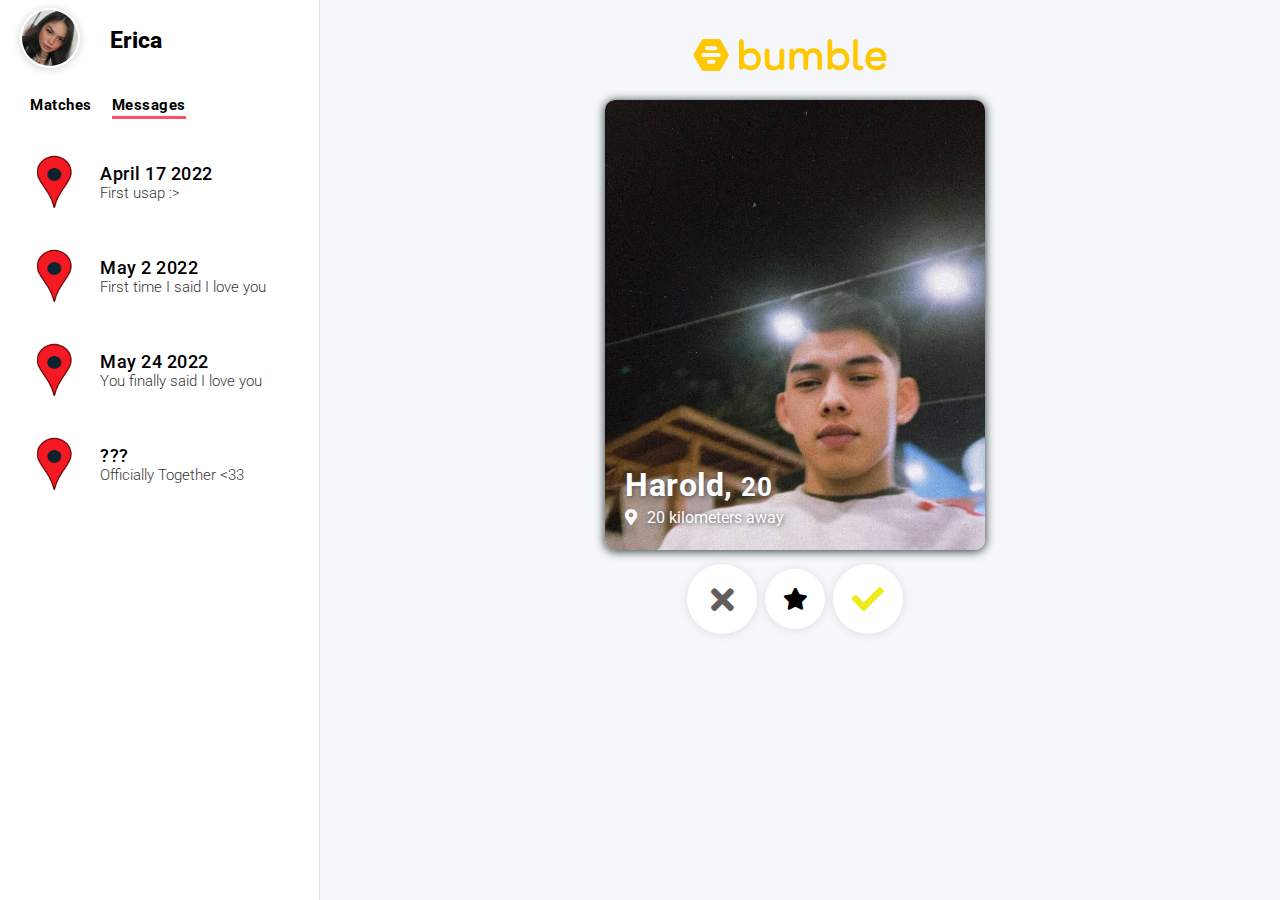
==== index.html @ 89b49d51 "haroldfierre" ====
<!DOCTYPE html>
<html lang="en">
	<head>
		<meta charset="UTF-8" />
		<meta name="viewport" content="width=device-width, initial-scale=1.0" />
		<link rel="stylesheet" href="css/style.css" />
		<link
			href="https://fonts.googleapis.com/css2?family=Roboto:ital,wght@0,300;0,400;1,500&display=swap"
			rel="stylesheet"
		/>
		<link
			rel="stylesheet"
			href="https://cdnjs.cloudflare.com/ajax/libs/font-awesome/5.13.0/css/all.min.css"
		/>
		<title>Start</title>
	</head>
	<body>
		
		<div class="container">
			<div class="side">
				<div class="header">
					<div class="avatar">
						<img src="images/avatar.jpg" alt="" />
					</div>
					<div class="name">
						Erica
					</div>
				</div>
				<div class="menu">
					<ul>
						<li>Matches</li>
						<li class="active">Messages</li>
					</ul>
				</div>
				<div class="messages">
					<div class="avatar">
						<img src="images/map.png" alt="" />
					</div>
					<div class="message">
						<div class="user">April 17 2022</div>
						<div class="text">First usap :></div>
					</div>
				</div>
				<div class="messages">
					<div class="avatar">
						<img src="images/map.png" alt="" />
					</div>
					<div class="message">
						<div class="user">May 2 2022</div>
						<div class="text">First time I said I love you</div>
					</div>
				</div>
				<div class="messages">
					<div class="avatar">
						<img src="images/map.png" alt="" />
					</div>
					<div class="message">
						<div class="user">May 24 2022 </div>
						<div class="text">You finally said I love you</div>
					</div>
				</div>
				<div class="messages">
					<div class="avatar">
						<img src="images/map.png" alt="" />
					</div>
					<div class="message">
						<div class="user">???</div>
						<div class="text">Officially Together <33</div>
					</div>
				</div>
				
			</div>
			<div class="container">
				<div class="top">
					<div id="center">
						<img src="images/bumble.png" width="200px" height="110px"  alt="" />
					</div>
				</div>
			</div>
			<div class="content">
				<div class="card">
					<div class="user">
						<img
							class="user"
							src="images/me.jpg"
							alt=""
						/>
						<div class="profile">
							<div class="name">Harold, <span>20</span></div>
							<div class="local">
								<i class="fas fa-map-marker-alt"></i>
								<span>20 kilometers away</span>
							</div>
						</div>
					</div>
				</div>
				<div class="buttons">
					<div class="no">
						<i class="fas fa-times"></i>
					</div>
					<div class="star">
						<i class="fas fa-star fa"></i>
					</div>
					<div class="heart">
						<a href="check.html"><i class="fas fa-check"></i></a>
					</div>
				</div>
			</div>
		</div>
	</body>
</html>
---- css/style.css ----
* {
	box-sizing: border-box;
}
body {
	background-color: #f5f7fa;
	font-family: 'Roboto', sans-serif;
	margin: 0;
	max-height:100%;
}
.container {
	display: flex;
}
#center {
	display: flex;
	margin-left: 235%;
	justify-content: center;
}
.side {
	min-width: 320px;
	height: 200px;
	background-color: #fff;
	height: 100%;
	min-height: 100vh;
	border-right: 1px solid #e1e1e1;
}
.content {
	width: 100%;
	display: flex;
	flex-direction: column;
	margin-top: 100px;
	margin-left: 85px;
	

}
.side .header {
	width: 100%;
	height: 80px;
	display: flex;
	align-items: center;
	padding: 0 20px;
}

.side .header .avatar img {
	width: 60px;
	height: 60px;
	border-radius: 40px;
	border: 2px solid #fff;
	box-shadow: 0 1px 8px 0 rgba(0, 20, 20, 0.2);
}

.side .header .name{
	font-size: 23px;
	text-indent: 30px;
	font-weight: 800;

}
.side .header .title {
	padding: 0 10px;
	color: #fff;
	font-size: 23px;
}

.side .menu ul {
	display: flex;
	padding: 0 20px;
}

.side .menu ul li {
	list-style: none;
	margin: 0 10px;
	font-weight: 700;
	font-size: 15px;
	letter-spacing: 0.5px;
}

.side .menu .active {
	border-bottom: 3px solid #fd5068;
	padding-bottom: 2px;
}

.side .messages {
	padding: 10px 20px;
	display: flex;
	align-items: center;
	transition: 0.2s box-shadow;
}

.side .messages .avatar img {
	width: 70px;
	height: 70px;
	border-radius: 70px;
}

.side .messages .user {
	padding: 0 10px;
	font-weight: 500;
	letter-spacing: 0.5px;
	font-size: 18px;
}

.side .messages .text {
	width: 200px;
	white-space: nowrap;
	overflow: hidden;
	text-overflow: ellipsis;
	padding: 0 10px;
	font-weight: 300;
	font-size: 15px;
	opacity: 0.8;
}

.side .messages:hover {
	box-shadow: 0 0 15px 0 rgba(43, 78, 78, 0.1);
	border-right: 5px solid #fd5068;
}

.container .card {
	position: relative;
	height: 450px;
}

.content .card .user {
	width: 380px;
	height: 450px;
	object-fit: cover;
	border-radius: 10px;
	box-shadow: 0 1px 10px 0 rgba(0, 20, 20, 0.5);
}

.content .card .user .profile {
	position: absolute;
	bottom: 0px;
	left: 20px;
}

.content .card .user .name {
	color: #fff;
	font-size: 32px;
	font-weight: 700;
	letter-spacing: 0.5px;
	text-shadow: 1px 1px 5px #444;
}

.content .card .user .name span {
	font-size: 26px;
}

.content .card .local {
	display: flex;
	align-items: center;
	padding: 0 0 20px 0;
}

.content .card .local i {
	margin: 5px 0;
	color: #fff;
}

.content .card .local span {
	color: #fff;
	padding: 0 10px;
	text-shadow: 1px 1px 5px #444;
}

.content .buttons {
	margin-top: 10px;
	margin-left: 78px;
	display: flex;
	align-items: center;
}

.content .buttons .no i {
	color: #615d5d;
	font-size: 33px;
}

.content .buttons .star i {
	color: #000000;
	font-size: 22px;
}

.content .buttons .heart i {
	color: #ecec18;
	font-size: 32px;
}

.content .buttons .no,
.content .buttons .star,
.content .buttons .heart {
	background-color: #fff;
	width: 70px;
	height: 70px;
	box-shadow: 0 1px 10px 0 rgba(0, 20, 20, 0.1);
	display: flex;
	justify-content: center;
	align-items: center;
	border-radius: 70px;
	margin: 4px;
	transition: 0.2s transform;
}

.content .buttons .no:hover,
.content .buttons .star:hover,
.content .buttons .heart:hover {
	transform: scale(1.1);
}

.content .buttons .star {
	width: 60px;
	height: 60px;
}
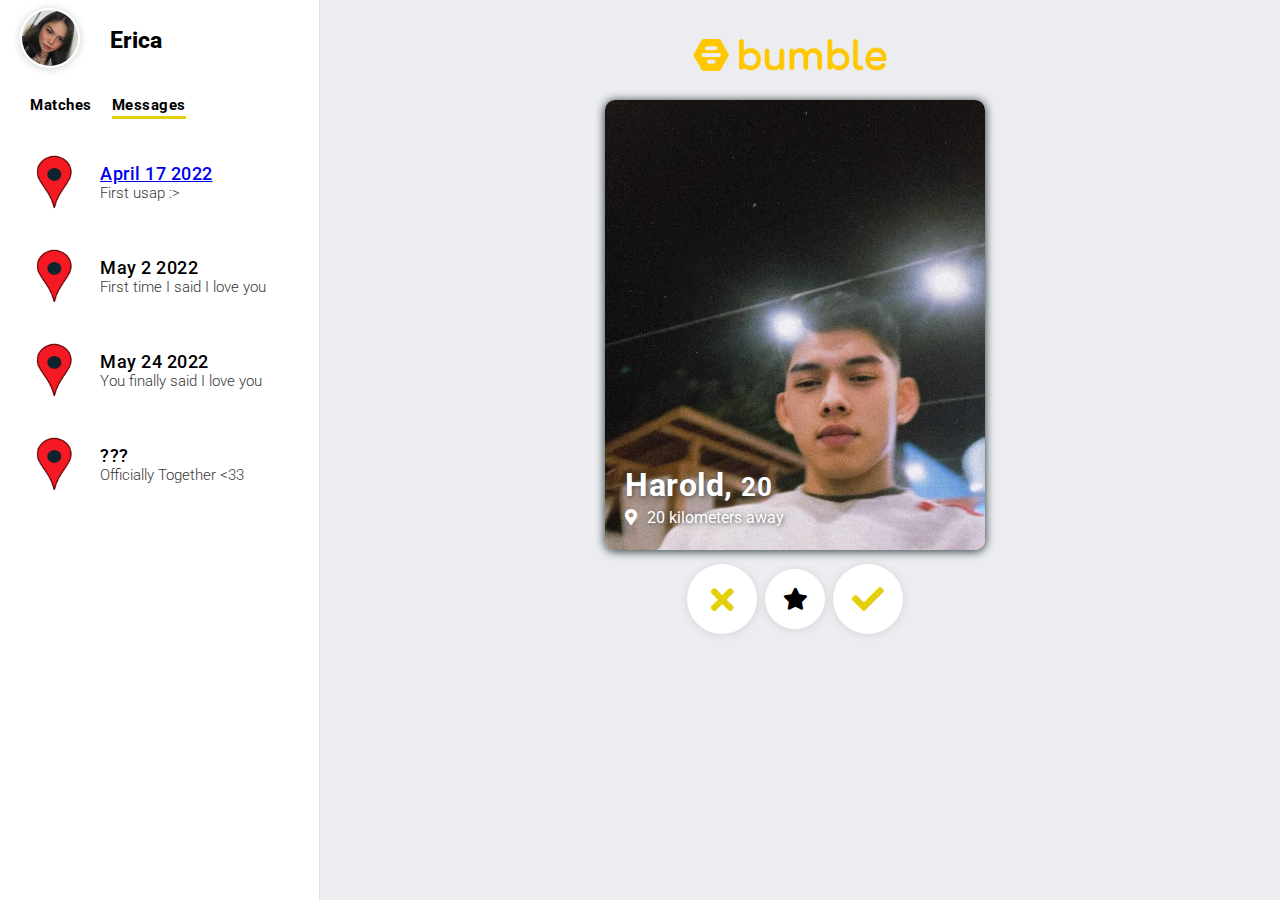
==== commit e2840fea: "bbq" ====
--- a/index.html
+++ b/index.html
@@ -37,7 +37,7 @@
 						<img src="images/map.png" alt="" />
 					</div>
 					<div class="message">
-						<div class="user">April 17 2022</div>
+						<a href="17.html"><div class="user">April 17 2022</div></a>
 						<div class="text">First usap :></div>
 					</div>
 				</div>
--- a/css/style.css
+++ b/css/style.css
@@ -2,7 +2,7 @@
 	box-sizing: border-box;
 }
 body {
-	background-color: #f5f7fa;
+	background-color: #ebedf0;
 	font-family: 'Roboto', sans-serif;
 	margin: 0;
 	max-height:100%;
@@ -74,7 +74,7 @@
 }
 
 .side .menu .active {
-	border-bottom: 3px solid #fd5068;
+	border-bottom: 3px solid #E4D00A;
 	padding-bottom: 2px;
 }
 
@@ -111,7 +111,7 @@
 
 .side .messages:hover {
 	box-shadow: 0 0 15px 0 rgba(43, 78, 78, 0.1);
-	border-right: 5px solid #fd5068;
+	border-right: 5px solid #E4D00A;
 }
 
 .container .card {
@@ -170,7 +170,7 @@
 }
 
 .content .buttons .no i {
-	color: #615d5d;
+	color: #E4D00A;
 	font-size: 33px;
 }
 
@@ -180,7 +180,7 @@
 }
 
 .content .buttons .heart i {
-	color: #ecec18;
+	color: #E4D00A;
 	font-size: 32px;
 }
 
